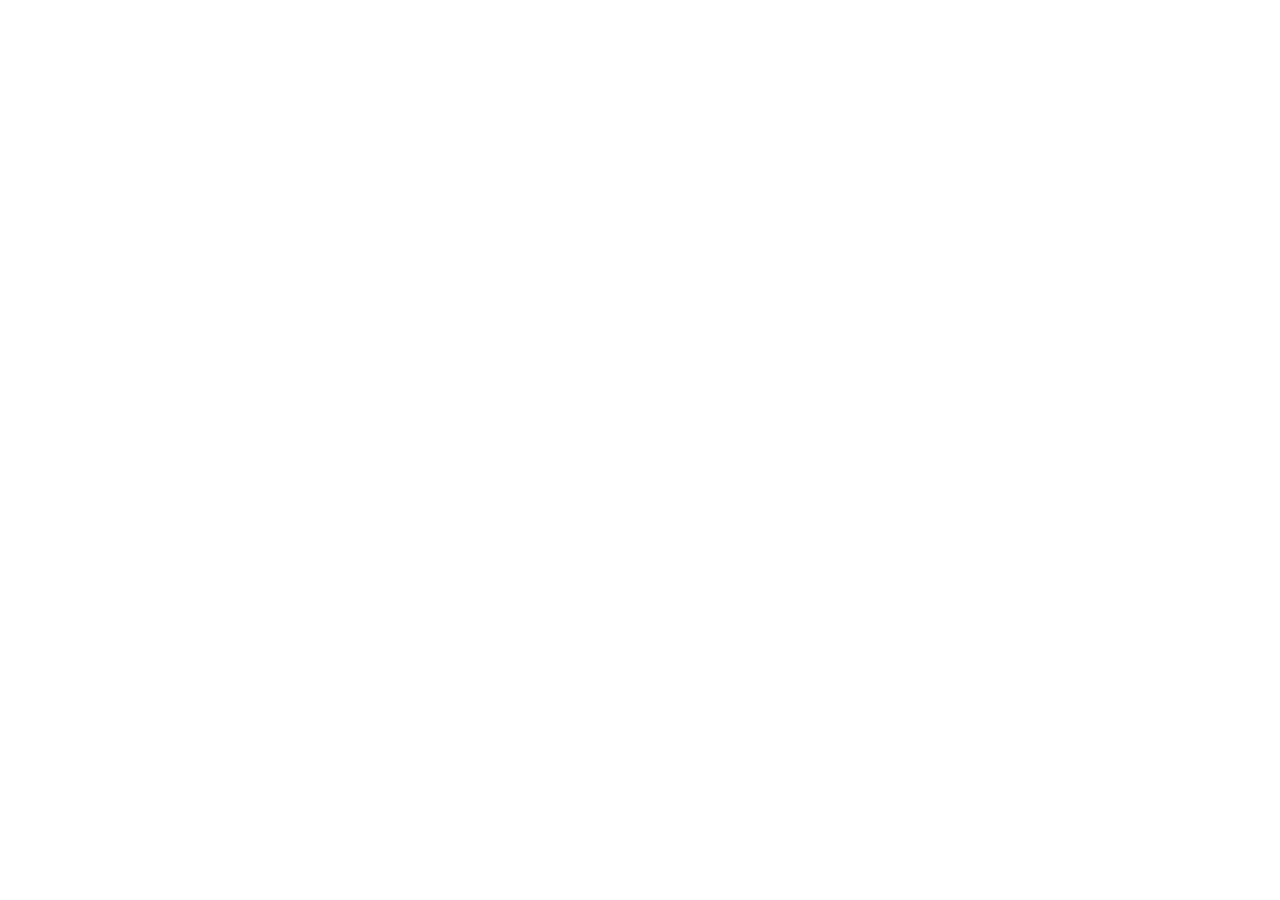
==== cloudflare-pages/destek/index.html @ 694b97cf "feat: initial commit for gnn-rustdesk-apiserver" ====
<!DOCTYPE html>
<html lang="tr">
<head>
  <meta charset="UTF-8">
  <meta name="viewport" content="width=device-width, initial-scale=1.0">
  <title>GNN Hızlı Destek | GNNQS Uzaktan Bağlantı</title>
  <meta name="description" content="GNN Hızlı Destek (QuickSupport) aracı ile teknik ekibimiz bilgisayarınıza güvenli ve hızlı şekilde uzaktan bağlanabilir.">
  <link rel="preconnect" href="https://fonts.googleapis.com">
  <link rel="preconnect" href="https://fonts.gstatic.com" crossorigin>
  <link href="https://fonts.googleapis.com/css2?family=Plus+Jakarta+Sans:wght@400;500;600;700;800&family=JetBrains+Mono:wght@500;600;700&display=swap" rel="stylesheet">
  <link rel="icon" type="image/svg+xml" href="data:image/svg+xml,<svg xmlns='http://www.w3.org/2000/svg' viewBox='0 0 24 24' fill='none' stroke='%232563eb' stroke-width='2' stroke-linecap='round' stroke-linejoin='round'><path d='M12 22s8-4 8-10V5l-8-3-8 3v7c0 6 8 10 8 10z'/></svg>">

  <style>
    /* ==========================================
       GNN QuickSupport - Self-Contained Styles
       ========================================== */
    :root {
      --bg-primary: #0a0f1d;
      --bg-secondary: #111827;
      --bg-card: rgba(17, 24, 39, 0.75);
      --bg-card-border: rgba(255, 255, 255, 0.08);
      --bg-card-hover: rgba(30, 41, 59, 0.85);

      --accent-blue: #2563eb;
      --accent-blue-hover: #1d4ed8;
      --accent-cyan: #06b6d4;
      --accent-emerald: #10b981;
      --accent-warning: #f59e0b;

      --text-main: #f8fafc;
      --text-muted: #94a3b8;
      --text-dim: #64748b;

      --font-sans: 'Plus Jakarta Sans', system-ui, -apple-system, BlinkMacSystemFont, 'Segoe UI', Roboto, sans-serif;
      --font-mono: 'JetBrains Mono', monospace;

      --radius-sm: 8px;
      --radius-md: 14px;
      --radius-lg: 20px;
      --radius-full: 9999px;

      --shadow-sm: 0 2px 8px rgba(0, 0, 0, 0.2);
      --shadow-lg: 0 12px 36px -8px rgba(0, 0, 0, 0.5), 0 0 40px -10px rgba(37, 99, 235, 0.25);
      --shadow-glow: 0 0 30px rgba(37, 99, 235, 0.4);
    }

    *, *::before, *::after {
      box-sizing: border-box;
      margin: 0;
      padding: 0;
    }

    body {
      font-family: var(--font-sans);
      background-color: var(--bg-primary);
      color: var(--text-main);
      min-height: 100vh;
      display: flex;
      justify-content: center;
      align-items: center;
      line-height: 1.5;
      overflow-x: hidden;
      position: relative;
      -webkit-font-smoothing: antialiased;
    }

    /* Arka Plan Glow Işıkları */
    .bg-glow {
      position: fixed;
      border-radius: 50%;
      filter: blur(140px);
      z-index: 0;
      pointer-events: none;
      opacity: 0.45;
    }

    .bg-glow-blue {
      width: 550px;
      height: 550px;
      background: radial-gradient(circle, var(--accent-blue) 0%, transparent 70%);
      top: -120px;
      left: 50%;
      transform: translateX(-50%);
    }

    .bg-glow-cyan {
      width: 450px;
      height: 450px;
      background: radial-gradient(circle, var(--accent-cyan) 0%, transparent 70%);
      bottom: -150px;
      right: -50px;
    }

    .bg-grid {
      position: fixed;
      inset: 0;
      background-image: linear-gradient(rgba(255, 255, 255, 0.03) 1px, transparent 1px),
                        linear-gradient(90deg, rgba(255, 255, 255, 0.03) 1px, transparent 1px);
      background-size: 40px 40px;
      z-index: 0;
      pointer-events: none;
      mask-image: radial-gradient(circle at center, black 40%, transparent 85%);
      -webkit-mask-image: radial-gradient(circle at center, black 40%, transparent 85%);
    }

    /* Ana Kapsayıcı */
    .app-wrapper {
      position: relative;
      z-index: 1;
      width: 100%;
      max-width: 960px;
      margin: 0 auto;
      padding: 2.5rem 1.5rem;
      display: flex;
      flex-direction: column;
      gap: 2.2rem;
    }

    /* Header */
    .header {
      display: flex;
      align-items: center;
      justify-content: space-between;
      width: 100%;
    }

    .btn-console {
      display: inline-flex;
      align-items: center;
      gap: 0.45rem;
      padding: 0.45rem 0.95rem;
      border-radius: var(--radius-sm);
      background: rgba(255, 255, 255, 0.05);
      border: 1px solid var(--bg-card-border);
      color: var(--text-muted);
      font-size: 0.82rem;
      font-weight: 600;
      text-decoration: none;
      transition: all 0.2s ease;
    }

    .btn-console:hover {
      background: rgba(37, 99, 235, 0.15);
      border-color: rgba(37, 99, 235, 0.4);
      color: #fff;
    }
      display: flex;
      align-items: center;
      justify-content: center;
      padding-bottom: 0.5rem;
    }

    .logo-area {
      display: flex;
      align-items: center;
      gap: 0.85rem;
    }

    .logo-badge {
      width: 46px;
      height: 46px;
      border-radius: var(--radius-md);
      background: linear-gradient(135deg, var(--accent-blue), var(--accent-cyan));
      display: flex;
      align-items: center;
      justify-content: center;
      box-shadow: 0 4px 14px rgba(37, 99, 235, 0.35);
      color: #fff;
    }

    .icon-brand {
      width: 26px;
      height: 26px;
      max-width: 26px;
      max-height: 26px;
    }

    .brand-title {
      display: block;
      font-size: 1.3rem;
      font-weight: 800;
      letter-spacing: -0.02em;
      color: #fff;
    }

    .brand-title .highlight {
      background: linear-gradient(90deg, #60a5fa, #38bdf8);
      -webkit-background-clip: text;
      -webkit-text-fill-color: transparent;
    }

    .brand-subtitle {
      display: block;
      font-size: 0.82rem;
      font-weight: 500;
      color: var(--text-muted);
    }

    /* Hero / İndirme Kartı */
    .download-card {
      background: var(--bg-card);
      backdrop-filter: blur(16px);
      -webkit-backdrop-filter: blur(16px);
      border: 1px solid var(--bg-card-border);
      border-radius: var(--radius-lg);
      padding: 2.75rem 2rem;
      text-align: center;
      box-shadow: var(--shadow-lg);
      display: flex;
      flex-direction: column;
      align-items: center;
      gap: 1.5rem;
      position: relative;
      overflow: hidden;
    }

    .download-card::before {
      content: '';
      position: absolute;
      top: 0;
      left: 0;
      right: 0;
      height: 2px;
      background: linear-gradient(90deg, transparent, var(--accent-cyan), var(--accent-blue), transparent);
    }

    .download-header {
      display: flex;
      flex-direction: column;
      align-items: center;
      justify-content: center;
      text-align: center;
      width: 100%;
    }

    .download-icon-box {
      position: relative;
      width: 76px;
      height: 76px;
      margin: 0 auto 0.85rem auto;
      border-radius: 50%;
      background: linear-gradient(135deg, rgba(37, 99, 235, 0.2), rgba(6, 182, 212, 0.15));
      border: 1px solid rgba(37, 99, 235, 0.35);
      display: flex;
      align-items: center;
      justify-content: center;
      color: #38bdf8;
    }

    .icon-download {
      width: 36px;
      height: 36px;
      max-width: 36px;
      max-height: 36px;
    }

    .download-ring {
      position: absolute;
      inset: -6px;
      border-radius: 50%;
      border: 2px dashed rgba(56, 189, 248, 0.4);
      animation: rotate-ring 12s linear infinite;
    }

    @keyframes rotate-ring {
      from { transform: rotate(0deg); }
      to { transform: rotate(360deg); }
    }

    .pulse-animation {
      animation: bounce-icon 2s infinite ease-in-out;
    }

    @keyframes bounce-icon {
      0%, 100% { transform: translateY(0); }
      50% { transform: translateY(-4px); }
    }

    .hero-title {
      font-size: 1.95rem;
      font-weight: 800;
      letter-spacing: -0.025em;
      color: #ffffff;
      margin-bottom: 0.4rem;
    }

    .hero-desc {
      font-size: 1.05rem;
      color: var(--text-muted);
      max-width: 540px;
    }

    .hero-desc strong {
      color: #38bdf8;
      font-family: var(--font-mono);
      font-size: 1.15rem;
    }

    /* İlerleme Çubuğu */
    .progress-container {
      width: 100%;
      max-width: 440px;
      height: 6px;
      background: rgba(255, 255, 255, 0.08);
      border-radius: var(--radius-full);
      overflow: hidden;
      position: relative;
    }

    .progress-bar {
      height: 100%;
      width: 0%;
      background: linear-gradient(90deg, var(--accent-blue), var(--accent-cyan));
      border-radius: var(--radius-full);
      transition: width 0.1s linear;
      box-shadow: 0 0 12px rgba(6, 182, 212, 0.5);
    }

    /* Buton ve Bilgiler */
    .action-zone {
      display: flex;
      flex-direction: column;
      align-items: center;
      gap: 1.1rem;
      margin-top: 0.5rem;
      width: 100%;
    }

    .btn {
      display: inline-flex;
      align-items: center;
      justify-content: center;
      gap: 0.65rem;
      font-family: var(--font-sans);
      font-size: 0.98rem;
      font-weight: 600;
      padding: 0.85rem 1.85rem;
      border-radius: var(--radius-md);
      text-decoration: none;
      transition: all 0.25s ease;
      cursor: pointer;
    }

    .btn-primary {
      background: linear-gradient(135deg, var(--accent-blue), #1e40af);
      color: #fff;
      border: 1px solid rgba(255, 255, 255, 0.15);
      box-shadow: 0 4px 18px rgba(37, 99, 235, 0.35);
    }

    .btn-primary:hover {
      background: linear-gradient(135deg, #1d4ed8, #172554);
      transform: translateY(-2px);
      box-shadow: var(--shadow-glow);
    }

    .btn-icon {
      width: 20px;
      height: 20px;
      max-width: 20px;
      max-height: 20px;
    }

    .file-meta {
      display: flex;
      flex-wrap: wrap;
      align-items: center;
      justify-content: center;
      gap: 0.65rem;
      font-size: 0.82rem;
      color: var(--text-dim);
    }

    .meta-item {
      display: inline-flex;
      align-items: center;
      gap: 0.35rem;
    }

    .meta-icon {
      width: 14px;
      height: 14px;
      max-width: 14px;
      max-height: 14px;
      color: var(--text-muted);
    }

    .meta-dot {
      color: var(--bg-card-border);
    }

    /* ==========================================
       Nasıl Bağlantı Sağlanır? - Gelişmiş Kartlar
       ========================================== */
    .instructions-section {
      display: flex;
      flex-direction: column;
      gap: 1.5rem;
      margin-top: 2.25rem;
    }

    .instructions-header {
      text-align: center;
    }

    .section-title {
      font-size: 1.45rem;
      font-weight: 800;
      color: #fff;
      letter-spacing: -0.02em;
    }

    .section-subtitle {
      font-size: 0.95rem;
      color: var(--text-muted);
      margin-top: 0.25rem;
    }

    .steps-grid {
      display: grid;
      grid-template-columns: repeat(3, 1fr);
      gap: 1.25rem;
    }

    .step-card {
      position: relative;
      background: var(--bg-card);
      backdrop-filter: blur(12px);
      -webkit-backdrop-filter: blur(12px);
      border: 1px solid var(--bg-card-border);
      border-radius: var(--radius-lg);
      padding: 1.65rem 1.4rem;
      display: flex;
      flex-direction: column;
      justify-content: space-between;
      gap: 1.15rem;
      transition: all 0.25s ease;
    }

    .step-card:hover {
      background: var(--bg-card-hover);
      border-color: rgba(37, 99, 235, 0.4);
      transform: translateY(-4px);
      box-shadow: 0 10px 28px rgba(0, 0, 0, 0.35);
    }

    .step-top {
      display: flex;
      align-items: center;
      justify-content: space-between;
    }

    .step-pill {
      font-size: 0.72rem;
      font-weight: 800;
      letter-spacing: 0.06em;
      padding: 0.28rem 0.65rem;
      border-radius: var(--radius-full);
      background: rgba(37, 99, 235, 0.15);
      color: #60a5fa;
      border: 1px solid rgba(37, 99, 235, 0.3);
    }

    .step-pill-highlight {
      background: linear-gradient(135deg, var(--accent-blue), var(--accent-cyan));
      color: #fff;
      border: none;
      box-shadow: 0 2px 10px rgba(6, 182, 212, 0.4);
    }

    .step-icon-wrap {
      width: 38px;
      height: 38px;
      border-radius: var(--radius-sm);
      background: rgba(255, 255, 255, 0.05);
      color: #94a3b8;
      display: flex;
      align-items: center;
      justify-content: center;
    }

    .step-icon-wrap svg {
      width: 20px;
      height: 20px;
      max-width: 20px;
      max-height: 20px;
    }

    .step-icon-highlight {
      background: rgba(6, 182, 212, 0.15);
      color: #38bdf8;
    }

    .step-content {
      display: flex;
      flex-direction: column;
      gap: 0.45rem;
    }

    .step-title {
      font-size: 1.1rem;
      font-weight: 700;
      color: #fff;
      letter-spacing: -0.01em;
    }

    .step-desc {
      font-size: 0.88rem;
      color: var(--text-muted);
      line-height: 1.5;
    }

    .step-desc strong {
      color: #f1f5f9;
    }

    /* Adım 1 Görseli (Dosya Rozeti) */
    .step-visual {
      display: flex;
      align-items: center;
      gap: 0.65rem;
      background: rgba(0, 0, 0, 0.28);
      border: 1px solid rgba(255, 255, 255, 0.06);
      padding: 0.75rem 0.95rem;
      border-radius: var(--radius-sm);
    }

    .visual-badge-file, .visual-badge-exe {
      display: inline-flex;
      align-items: center;
      gap: 0.45rem;
      background: rgba(37, 99, 235, 0.18);
      border: 1px solid rgba(37, 99, 235, 0.35);
      color: #93c5fd;
      padding: 0.3rem 0.6rem;
      border-radius: 6px;
      font-size: 0.8rem;
      font-weight: 700;
      font-family: var(--font-mono);
    }

    .visual-badge-file svg, .visual-badge-exe svg {
      width: 18px;
      height: 18px;
      max-width: 18px;
      max-height: 18px;
    }

    .visual-arrow {
      color: #64748b;
      font-size: 0.85rem;
    }

    .visual-hint {
      font-size: 0.8rem;
      font-weight: 600;
      color: #cbd5e1;
    }

    .visual-click-tag {
      font-size: 0.78rem;
      font-weight: 600;
      color: #38bdf8;
      margin-left: auto;
    }

    /* Adım 3 - RustDesk Penceresi Temsili (Mockup) */
    .step-highlight {
      border-color: rgba(6, 182, 212, 0.4);
      background: linear-gradient(180deg, rgba(37, 99, 235, 0.12) 0%, var(--bg-card) 100%);
      box-shadow: 0 0 25px rgba(37, 99, 235, 0.15);
    }

    .mockup-window {
      background: #0f172a;
      border: 1px solid rgba(56, 189, 248, 0.25);
      border-radius: var(--radius-sm);
      overflow: hidden;
      box-shadow: 0 4px 14px rgba(0, 0, 0, 0.4);
    }

    .mockup-header {
      background: #1e293b;
      padding: 0.45rem 0.75rem;
      display: flex;
      align-items: center;
      gap: 0.65rem;
      border-bottom: 1px solid rgba(255, 255, 255, 0.05);
    }

    .mock-dots {
      display: flex;
      align-items: center;
      gap: 4px;
    }

    .mock-dot {
      width: 8px;
      height: 8px;
      border-radius: 50%;
    }

    .mock-dot.red { background: #ef4444; }
    .mock-dot.yellow { background: #f59e0b; }
    .mock-dot.green { background: #10b981; }

    .mock-title {
      font-size: 0.72rem;
      font-weight: 600;
      color: #94a3b8;
    }

    .mockup-body {
      padding: 0.75rem 0.85rem;
      display: flex;
      flex-direction: column;
      gap: 0.5rem;
    }

    .mock-row {
      display: flex;
      align-items: center;
      justify-content: space-between;
      gap: 0.5rem;
    }

    .mock-label {
      font-size: 0.78rem;
      color: #94a3b8;
      font-weight: 500;
    }

    .mock-val {
      font-family: var(--font-mono);
      font-size: 0.82rem;
      font-weight: 700;
      color: #38bdf8;
      background: rgba(56, 189, 248, 0.1);
      padding: 0.15rem 0.45rem;
      border-radius: 4px;
      border: 1px solid rgba(56, 189, 248, 0.25);
      letter-spacing: 0.04em;
    }

    /* Footer */
    .site-footer {
      text-align: center;
      display: flex;
      flex-direction: column;
      align-items: center;
      gap: 0.65rem;
      padding-top: 1rem;
    }

    .footer-note {
      font-size: 0.82rem;
      color: var(--text-dim);
      max-width: 640px;
      line-height: 1.45;
    }

    .copyright {
      font-size: 0.78rem;
      color: var(--text-dim);
    }

    /* Responsive */
    @media (max-width: 768px) {
      .app-wrapper {
        padding: 1.5rem 1rem;
        gap: 1.75rem;
      }

      .download-card {
        padding: 2rem 1.25rem;
      }

      .hero-title {
        font-size: 1.5rem;
      }

      .steps-grid {
        grid-template-columns: 1fr;
      }
    }
  </style>
</head>
<body>
  <!-- Arka Plan Efektleri -->
  <div class="bg-glow bg-glow-blue"></div>
  <div class="bg-glow bg-glow-cyan"></div>
  <div class="bg-grid"></div>

  <!-- Ana Kapsayıcı -->
  <div class="app-wrapper">
    <!-- Üst Başlık (Header) -->
    <header class="header">
      <div class="logo-area">
        <div class="logo-badge">
          <svg class="icon-brand" width="26" height="26" viewBox="0 0 24 24" fill="none" stroke="currentColor" stroke-width="2.2" stroke-linecap="round" stroke-linejoin="round">
            <path d="M12 22s8-4 8-10V5l-8-3-8 3v7c0 6 8 10 8 10z"/>
            <path d="m9 12 2 2 4-4"/>
          </svg>
        </div>
        <div class="brand-text">
          <span class="brand-title">GNN <span class="highlight">DESTEK</span></span>
          <span class="brand-subtitle">Hızlı Uzaktan Yardım</span>
        </div>
      </div>
      <div class="header-nav">
        <a href="/console" class="btn-console" title="Yönetici Girişi">
          <svg width="15" height="15" viewBox="0 0 24 24" fill="currentColor"><path d="M12 2C6.48 2 2 6.48 2 12s4.48 10 10 10 10-4.48 10-10S17.52 2 12 2zm1 17.93c-3.95-.49-7-3.85-7-7.93 0-.62.08-1.21.21-1.79L9 15v1c0 1.1.9 2 2 2v1.93zm6.9-2.54c-.26-.81-1-1.39-1.9-1.39h-1v-3c0-.55-.45-1-1-1H8v-2h2c.55 0 1-.45 1-1V7h2c1.1 0 2-.9 2-2v-.41c2.93 1.19 5 4.06 5 7.41 0 2.08-.8 3.97-2.1 5.39z"/></svg>
          <span>Yönetici Konsolu</span>
        </a>
      </div>
    </header>

    <!-- İndirme Alanı (Hero) -->
    <main class="main-content">
      <section class="download-card">
        <div class="download-header">
          <div class="download-icon-box" id="downloadIconBox">
            <svg class="icon-download pulse-animation" width="36" height="36" viewBox="0 0 24 24" fill="none" stroke="currentColor" stroke-width="2" stroke-linecap="round" stroke-linejoin="round">
              <path d="M21 15v4a2 2 0 0 1-2 2H5a2 2 0 0 1-2-2v-4"/>
              <polyline points="7 10 12 15 17 10"/>
              <line x1="12" y1="15" x2="12" y2="3"/>
            </svg>
            <div class="download-ring"></div>
          </div>

          <h1 class="hero-title">GNN QuickSupport İndiriliyor...</h1>
          <p class="hero-desc" id="statusMessage">
            İndirme işleminiz <strong id="countdownNumber">2</strong> saniye içerisinde otomatik olarak başlayacaktır.
          </p>
        </div>

        <!-- İlerleme Çubuğu -->
        <div class="progress-container">
          <div class="progress-bar" id="progressBar"></div>
        </div>

        <!-- İndirme Butonu & Bilgiler -->
        <div class="action-zone">
          <a href="#" id="manualDownloadBtn" class="btn btn-primary" download>
            <svg class="btn-icon" width="20" height="20" viewBox="0 0 24 24" fill="none" stroke="currentColor" stroke-width="2" stroke-linecap="round" stroke-linejoin="round">
              <path d="M21 15v4a2 2 0 0 1-2 2H5a2 2 0 0 1-2-2v-4"/>
              <polyline points="7 10 12 15 17 10"/>
              <line x1="12" y1="15" x2="12" y2="3"/>
            </svg>
            <span>İndirme Başlamadıysa Tıklayın (GNNQS.exe)</span>
          </a>

          <div class="file-meta">
            <span class="meta-item">
              <svg class="meta-icon" width="14" height="14" viewBox="0 0 24 24" fill="none" stroke="currentColor" stroke-width="2">
                <rect x="2" y="3" width="20" height="14" rx="2" ry="2"/>
                <line x1="8" y1="21" x2="16" y2="21"/>
                <line x1="12" y1="17" x2="12" y2="21"/>
              </svg>
              Windows 10 / 11 Uyumlu
            </span>
            <span class="meta-dot">•</span>
            <span class="meta-item">
              <svg class="meta-icon" width="14" height="14" viewBox="0 0 24 24" fill="none" stroke="currentColor" stroke-width="2">
                <path d="M12 22s8-4 8-10V5l-8-3-8 3v7c0 6 8 10 8 10z"/>
              </svg>
              256-bit Güvenli Bağlantı
            </span>
            <span class="meta-dot">•</span>
            <span class="meta-item">Kurulum Gerektirmez</span>
          </div>
        </div>
      </section>

      <!-- Nasıl Bağlantı Sağlanır? (Görsel ve Kolay Anlaşılır 3 Adım) -->
      <section class="instructions-section">
        <div class="instructions-header">
          <h2 class="section-title">Nasıl Bağlantı Sağlanır?</h2>
          <p class="section-subtitle">Aşağıdaki 3 basit adımı takip ederek hemen destek alabilirsiniz:</p>
        </div>

        <div class="steps-grid">
          <!-- 1. ADIM -->
          <div class="step-card">
            <div class="step-top">
              <span class="step-pill">1. ADIM</span>
              <div class="step-icon-wrap">
                <svg width="20" height="20" viewBox="0 0 24 24" fill="none" stroke="currentColor" stroke-width="2" stroke-linecap="round" stroke-linejoin="round">
                  <path d="M21 15v4a2 2 0 0 1-2 2H5a2 2 0 0 1-2-2v-4"/>
                  <polyline points="7 10 12 15 17 10"/>
                  <line x1="12" y1="15" x2="12" y2="3"/>
                </svg>
              </div>
            </div>

            <div class="step-content">
              <h3 class="step-title">İndirilen Dosyayı Açın</h3>
              <p class="step-desc">
                İndirme tamamlandığında tarayıcınızın sağ üst köşesindeki <strong>İndirilenler</strong> listesinden veya klasörünüzden <strong>GNNQS.exe</strong> dosyasını açın.
              </p>
            </div>

            <!-- Mini Görsel Kart 1 -->
            <div class="step-visual">
              <div class="visual-badge-file">
                <svg width="18" height="18" viewBox="0 0 24 24" fill="none" stroke="currentColor" stroke-width="2">
                  <path d="M21 16V8a2 2 0 0 0-1-1.73l-7-4a2 2 0 0 0-2 0l-7 4A2 2 0 0 0 3 8v8a2 2 0 0 0 1 1.73l7 4a2 2 0 0 0 2 0l7-4A2 2 0 0 0 21 16z"/>
                </svg>
                <span>GNNQS.exe</span>
              </div>
              <span class="visual-arrow">➔</span>
              <span class="visual-hint">Arşivi Aç</span>
            </div>
          </div>

          <!-- 2. ADIM -->
          <div class="step-card">
            <div class="step-top">
              <span class="step-pill">2. ADIM</span>
              <div class="step-icon-wrap">
                <svg width="20" height="20" viewBox="0 0 24 24" fill="none" stroke="currentColor" stroke-width="2" stroke-linecap="round" stroke-linejoin="round">
                  <polygon points="5 3 19 12 5 21 5 3"/>
                </svg>
              </div>
            </div>

            <div class="step-content">
              <h3 class="step-title">GNNQS.exe'yi Çalıştırın</h3>
              <p class="step-desc">
                Arşiv içerisindeki <strong>GNNQS.exe</strong> uygulamasına çift tıklayın. Kurulum yapmanıza gerek yoktur, doğrudan ekrana gelir.
              </p>
            </div>

            <!-- Mini Görsel Kart 2 -->
            <div class="step-visual">
              <div class="visual-badge-exe">
                <svg width="18" height="18" viewBox="0 0 24 24" fill="none" stroke="currentColor" stroke-width="2">
                  <rect x="3" y="3" width="18" height="18" rx="2" ry="2"/>
                  <line x1="9" y1="9" x2="15" y2="15"/>
                  <line x1="15" y1="9" x2="9" y2="15"/>
                </svg>
                <span>GNNQS.exe</span>
              </div>
              <span class="visual-click-tag">Çift Tıklayın 🖱️</span>
            </div>
          </div>

          <!-- 3. ADIM (Öne Çıkan) -->
          <div class="step-card step-highlight">
            <div class="step-top">
              <span class="step-pill step-pill-highlight">3. ADIM</span>
              <div class="step-icon-wrap step-icon-highlight">
                <svg width="20" height="20" viewBox="0 0 24 24" fill="none" stroke="currentColor" stroke-width="2" stroke-linecap="round" stroke-linejoin="round">
                  <path d="M16 21v-2a4 4 0 0 0-4-4H6a4 4 0 0 0-4 4v2"/>
                  <circle cx="9" cy="7" r="4"/>
                  <path d="m19 8 2 2 4-4"/>
                </svg>
              </div>
            </div>

            <div class="step-content">
              <h3 class="step-title">ID ve Şifreyi Bize İletin</h3>
              <p class="step-desc">
                Açılan program penceresinde beliren <strong>Kimlik (ID)</strong> ve <strong>Tek Seferlik Şifre</strong>yi destek uzmanımıza bildirin.
              </p>
            </div>

            <!-- Mini RustDesk Penceresi Temsili (Mockup) -->
            <div class="mockup-window">
              <div class="mockup-header">
                <div class="mock-dots">
                  <span class="mock-dot red"></span>
                  <span class="mock-dot yellow"></span>
                  <span class="mock-dot green"></span>
                </div>
                <span class="mock-title">GNN QuickSupport</span>
              </div>
              <div class="mockup-body">
                <div class="mock-row">
                  <span class="mock-label">Kimlik (ID):</span>
                  <span class="mock-val">849 203 175</span>
                </div>
                <div class="mock-row">
                  <span class="mock-label">Şifre:</span>
                  <span class="mock-val">x9K2pQ</span>
                </div>
              </div>
            </div>
          </div>
        </div>
      </section>

      <!-- Alt Bilgi / Güvenlik Bildirimi -->
      <footer class="site-footer">
        <div class="footer-note">
          <span>GNN Uzaktan Destek oturumları 256-bit TLS şifrelemesi ile korunur. Siz kimlik ve şifrenizi paylaşmadıkça bilgisayarınıza hiç kimse erişemez.</span>
        </div>
        <div style="display: flex; gap: 0.85rem; align-items: center; justify-content: center; flex-wrap: wrap;">
        <p class="copyright">© <span id="currentYear"></span> GNN Destek Servisi. Tüm hakları saklıdır.</p>
        <span style="color: var(--text-dim);">&bull;</span>
        <a href="/console" style="color: var(--text-muted); font-size: 0.78rem; text-decoration: none;">GnnDesk Console</a>
      </div>
      </footer>
    </main>
  </div>

  <script>
    /**
     * GNN QuickSupport (GNNQS) - Otomatik İndirme ve Yönetim Betiği
     */
    const CONFIG = {
      // Cloudflare R2 doğrudan indirme bağlantınız:
      downloadUrl: 'https://dl.gnn.tr/GNNQS.exe',
      fileName: 'GNNQS.exe',
      delayMs: 2000,
    };

    const countdownNumberEl = document.getElementById('countdownNumber');
    const progressBarEl = document.getElementById('progressBar');
    const statusMessageEl = document.getElementById('statusMessage');
    const manualDownloadBtn = document.getElementById('manualDownloadBtn');
    const downloadIconBox = document.getElementById('downloadIconBox');
    const currentYearEl = document.getElementById('currentYear');

    if (currentYearEl) {
      currentYearEl.textContent = new Date().getFullYear();
    }

    if (manualDownloadBtn) {
      manualDownloadBtn.href = CONFIG.downloadUrl;
      manualDownloadBtn.setAttribute('download', CONFIG.fileName);
    }

    let hasDownloaded = false;

    function triggerDownload() {
      if (hasDownloaded) return;
      hasDownloaded = true;

      const downloadLink = document.createElement('a');
      downloadLink.href = CONFIG.downloadUrl;
      downloadLink.setAttribute('download', CONFIG.fileName);
      downloadLink.style.display = 'none';
      document.body.appendChild(downloadLink);
      downloadLink.click();
      document.body.removeChild(downloadLink);

      if (statusMessageEl) {
        statusMessageEl.innerHTML = '<span style="color: #10b981; font-weight: 600;">✓ İndirme başarıyla başlatıldı!</span> Dosyanız indirilenler klasörüne kaydediliyor.';
      }

      if (downloadIconBox) {
        downloadIconBox.style.borderColor = 'rgba(16, 185, 129, 0.6)';
        downloadIconBox.style.color = '#34d399';
        downloadIconBox.innerHTML = `
          <svg viewBox="0 0 24 24" width="36" height="36" fill="none" stroke="currentColor" stroke-width="2.5" stroke-linecap="round" stroke-linejoin="round">
            <path d="M20 6 9 17l-5-5"/>
          </svg>
        `;
      }
    }

    const startTime = Date.now();
    const totalDuration = CONFIG.delayMs;

    const urlParams = new URLSearchParams(window.location.search);
    if (urlParams.get('direct') === '1' || urlParams.get('dl') === '1') {
      triggerDownload();
    } else {
      const timer = setInterval(() => {
        const elapsed = Date.now() - startTime;
        const progress = Math.min((elapsed / totalDuration) * 100, 100);

        if (progressBarEl) {
          progressBarEl.style.width = `${progress}%`;
        }

        const remainingSeconds = Math.max(0, Math.ceil((totalDuration - elapsed) / 1000));
        if (countdownNumberEl) {
          countdownNumberEl.textContent = remainingSeconds;
        }

        if (elapsed >= totalDuration) {
          clearInterval(timer);
          triggerDownload();
        }
      }, 50);
    }

    if (manualDownloadBtn) {
      manualDownloadBtn.addEventListener('click', () => {
        triggerDownload();
      });
    }
  </script>
</body>
</html>
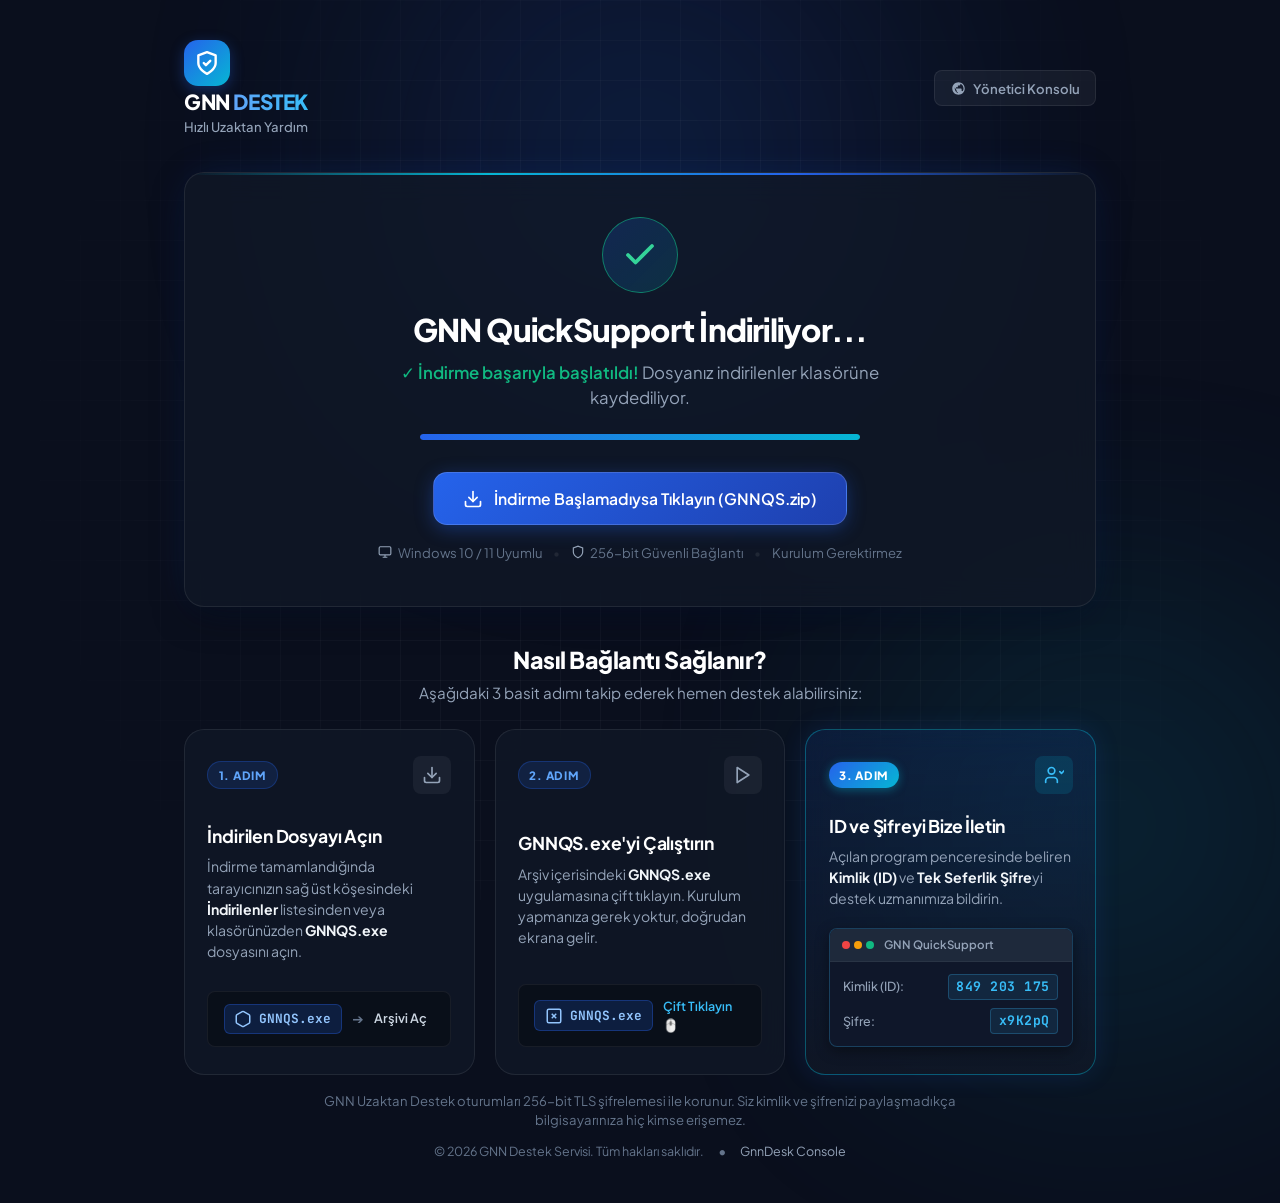
==== commit 7e95dfe5: "feat: add dynamic Cloudflare Pages functions for DOWNLOAD_URL and CONSOLE_URL" ====
--- a/cloudflare-pages/destek/index.html
+++ b/cloudflare-pages/destek/index.html
@@ -747,7 +747,7 @@
               <polyline points="7 10 12 15 17 10"/>
               <line x1="12" y1="15" x2="12" y2="3"/>
             </svg>
-            <span>İndirme Başlamadıysa Tıklayın (GNNQS.exe)</span>
+            <span>İndirme Başlamadıysa Tıklayın (GNNQS.zip)</span>
           </a>
 
           <div class="file-meta">
@@ -910,8 +910,8 @@
      */
     const CONFIG = {
       // Cloudflare R2 doğrudan indirme bağlantınız:
-      downloadUrl: 'https://dl.gnn.tr/GNNQS.exe',
-      fileName: 'GNNQS.exe',
+      downloadUrl: '/download',
+      fileName: 'GNNQS.zip',
       delayMs: 2000,
     };
 
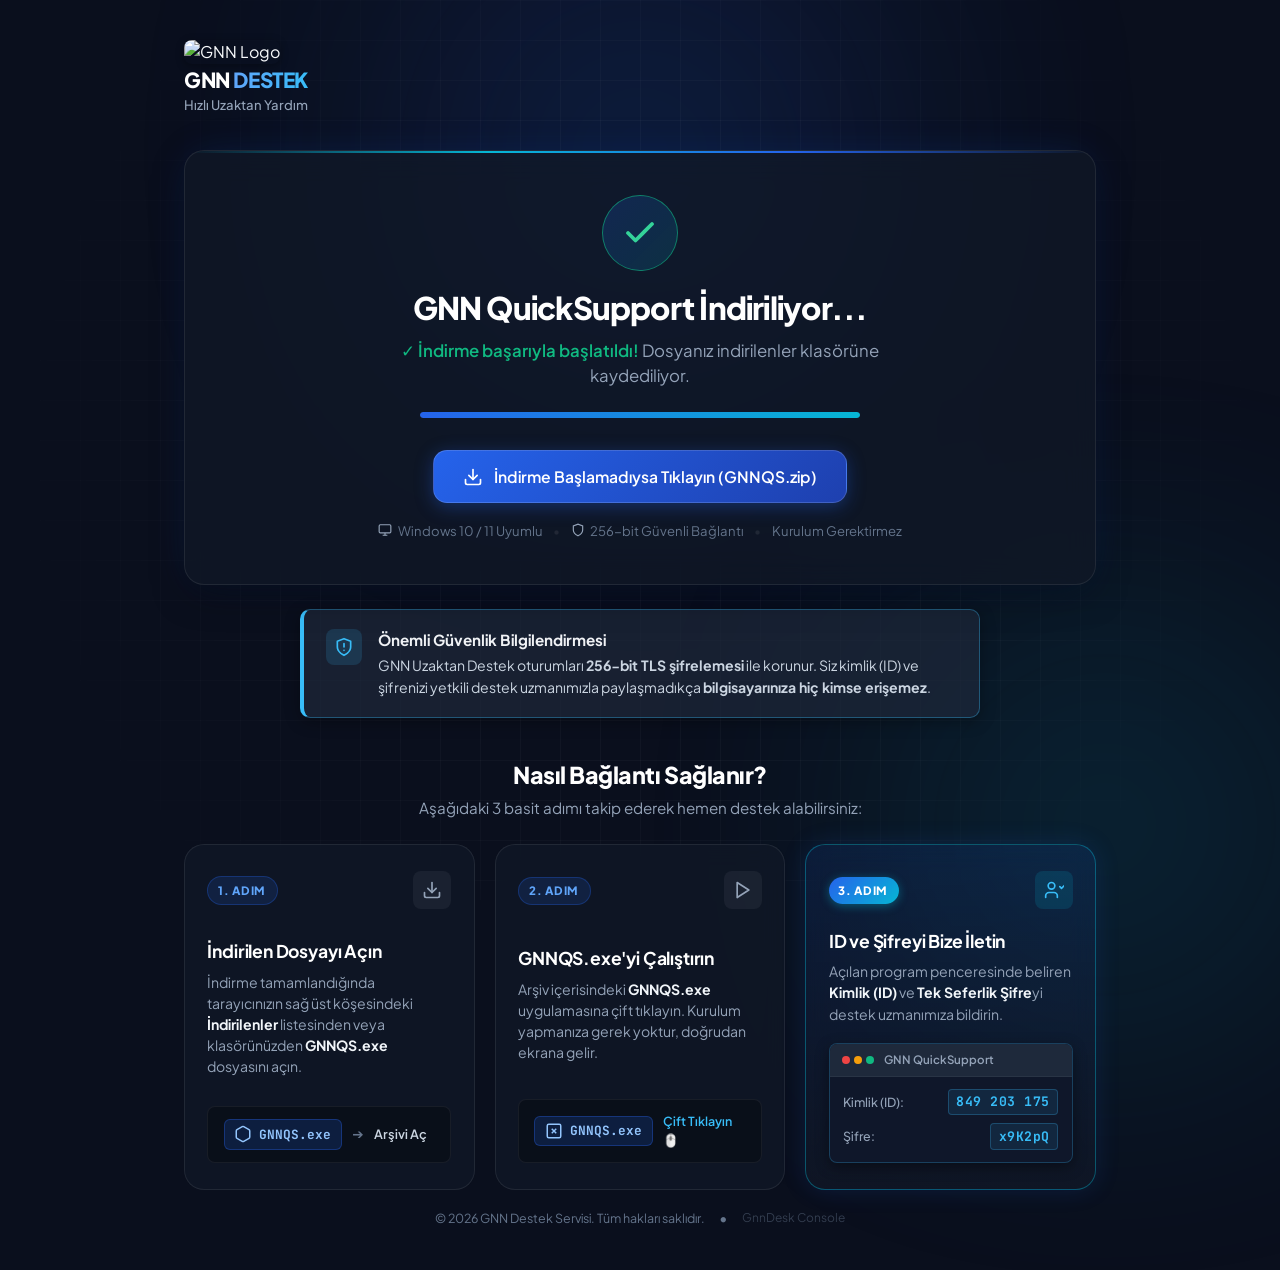
==== commit 063117e0: "feat: add security infobox, use brand logo, remove header console button" ====
--- a/cloudflare-pages/destek/index.html
+++ b/cloudflare-pages/destek/index.html
@@ -696,23 +696,13 @@
     <!-- Üst Başlık (Header) -->
     <header class="header">
       <div class="logo-area">
-        <div class="logo-badge">
-          <svg class="icon-brand" width="26" height="26" viewBox="0 0 24 24" fill="none" stroke="currentColor" stroke-width="2.2" stroke-linecap="round" stroke-linejoin="round">
-            <path d="M12 22s8-4 8-10V5l-8-3-8 3v7c0 6 8 10 8 10z"/>
-            <path d="m9 12 2 2 4-4"/>
-          </svg>
-        </div>
+        <img src="icon.png" alt="GNN Logo" style="width: 36px; height: 36px; border-radius: 8px; object-fit: contain; box-shadow: 0 2px 8px rgba(0,0,0,0.3);">
         <div class="brand-text">
           <span class="brand-title">GNN <span class="highlight">DESTEK</span></span>
           <span class="brand-subtitle">Hızlı Uzaktan Yardım</span>
         </div>
       </div>
-      <div class="header-nav">
-        <a href="/console" class="btn-console" title="Yönetici Girişi">
-          <svg width="15" height="15" viewBox="0 0 24 24" fill="currentColor"><path d="M12 2C6.48 2 2 6.48 2 12s4.48 10 10 10 10-4.48 10-10S17.52 2 12 2zm1 17.93c-3.95-.49-7-3.85-7-7.93 0-.62.08-1.21.21-1.79L9 15v1c0 1.1.9 2 2 2v1.93zm6.9-2.54c-.26-.81-1-1.39-1.9-1.39h-1v-3c0-.55-.45-1-1-1H8v-2h2c.55 0 1-.45 1-1V7h2c1.1 0 2-.9 2-2v-.41c2.93 1.19 5 4.06 5 7.41 0 2.08-.8 3.97-2.1 5.39z"/></svg>
-          <span>Yönetici Konsolu</span>
-        </a>
-      </div>
+
     </header>
 
     <!-- İndirme Alanı (Hero) -->
@@ -771,6 +761,19 @@
           </div>
         </div>
       </section>
+
+      <!-- GÜVENLİK BİLGİLENDİRME INFOBOX -->
+      <div class="security-infobox" style="max-width: 680px; margin: 1.5rem auto 2.5rem auto; background: rgba(30, 41, 59, 0.7); border: 1px solid rgba(56, 189, 248, 0.35); border-left: 4px solid #38bdf8; border-radius: 10px; padding: 1.15rem 1.4rem; display: flex; align-items: flex-start; gap: 1rem; box-shadow: 0 4px 16px rgba(0,0,0,0.3);">
+        <div style="background: rgba(56, 189, 248, 0.15); border-radius: 8px; width: 36px; height: 36px; display: flex; align-items: center; justify-content: center; flex-shrink: 0; color: #38bdf8;">
+          <svg width="20" height="20" viewBox="0 0 24 24" fill="none" stroke="currentColor" stroke-width="2" stroke-linecap="round" stroke-linejoin="round"><path d="M12 22s8-4 8-10V5l-8-3-8 3v7c0 6 8 10 8 10z"/><path d="M12 8v4"/><path d="M12 16h.01"/></svg>
+        </div>
+        <div>
+          <h4 style="font-size: 0.95rem; font-weight: 700; color: #f0f2f5; margin-bottom: 0.25rem;">Önemli Güvenlik Bilgilendirmesi</h4>
+          <p style="font-size: 0.88rem; color: #cbd5e1; line-height: 1.55; margin: 0;">
+            GNN Uzaktan Destek oturumları <strong>256-bit TLS şifrelemesi</strong> ile korunur. Siz kimlik (ID) ve şifrenizi yetkili destek uzmanımızla paylaşmadıkça <strong>bilgisayarınıza hiç kimse erişemez</strong>.
+          </p>
+        </div>
+      </div>
 
       <!-- Nasıl Bağlantı Sağlanır? (Görsel ve Kolay Anlaşılır 3 Adım) -->
       <section class="instructions-section">
@@ -892,14 +895,11 @@
 
       <!-- Alt Bilgi / Güvenlik Bildirimi -->
       <footer class="site-footer">
-        <div class="footer-note">
-          <span>GNN Uzaktan Destek oturumları 256-bit TLS şifrelemesi ile korunur. Siz kimlik ve şifrenizi paylaşmadıkça bilgisayarınıza hiç kimse erişemez.</span>
+        <div style="display: flex; gap: 0.85rem; align-items: center; justify-content: center; flex-wrap: wrap;">
+          <p class="copyright">© <span id="currentYear"></span> GNN Destek Servisi. Tüm hakları saklıdır.</p>
+          <span style="color: var(--text-dim);">&bull;</span>
+          <a href="/console" style="color: var(--text-dim); font-size: 0.75rem; text-decoration: none; opacity: 0.45; transition: opacity 0.2s;" onmouseover="this.style.opacity='0.9'" onmouseout="this.style.opacity='0.45'" title="Yönetici Konsolu">GnnDesk Console</a>
         </div>
-        <div style="display: flex; gap: 0.85rem; align-items: center; justify-content: center; flex-wrap: wrap;">
-        <p class="copyright">© <span id="currentYear"></span> GNN Destek Servisi. Tüm hakları saklıdır.</p>
-        <span style="color: var(--text-dim);">&bull;</span>
-        <a href="/console" style="color: var(--text-muted); font-size: 0.78rem; text-decoration: none;">GnnDesk Console</a>
-      </div>
       </footer>
     </main>
   </div>
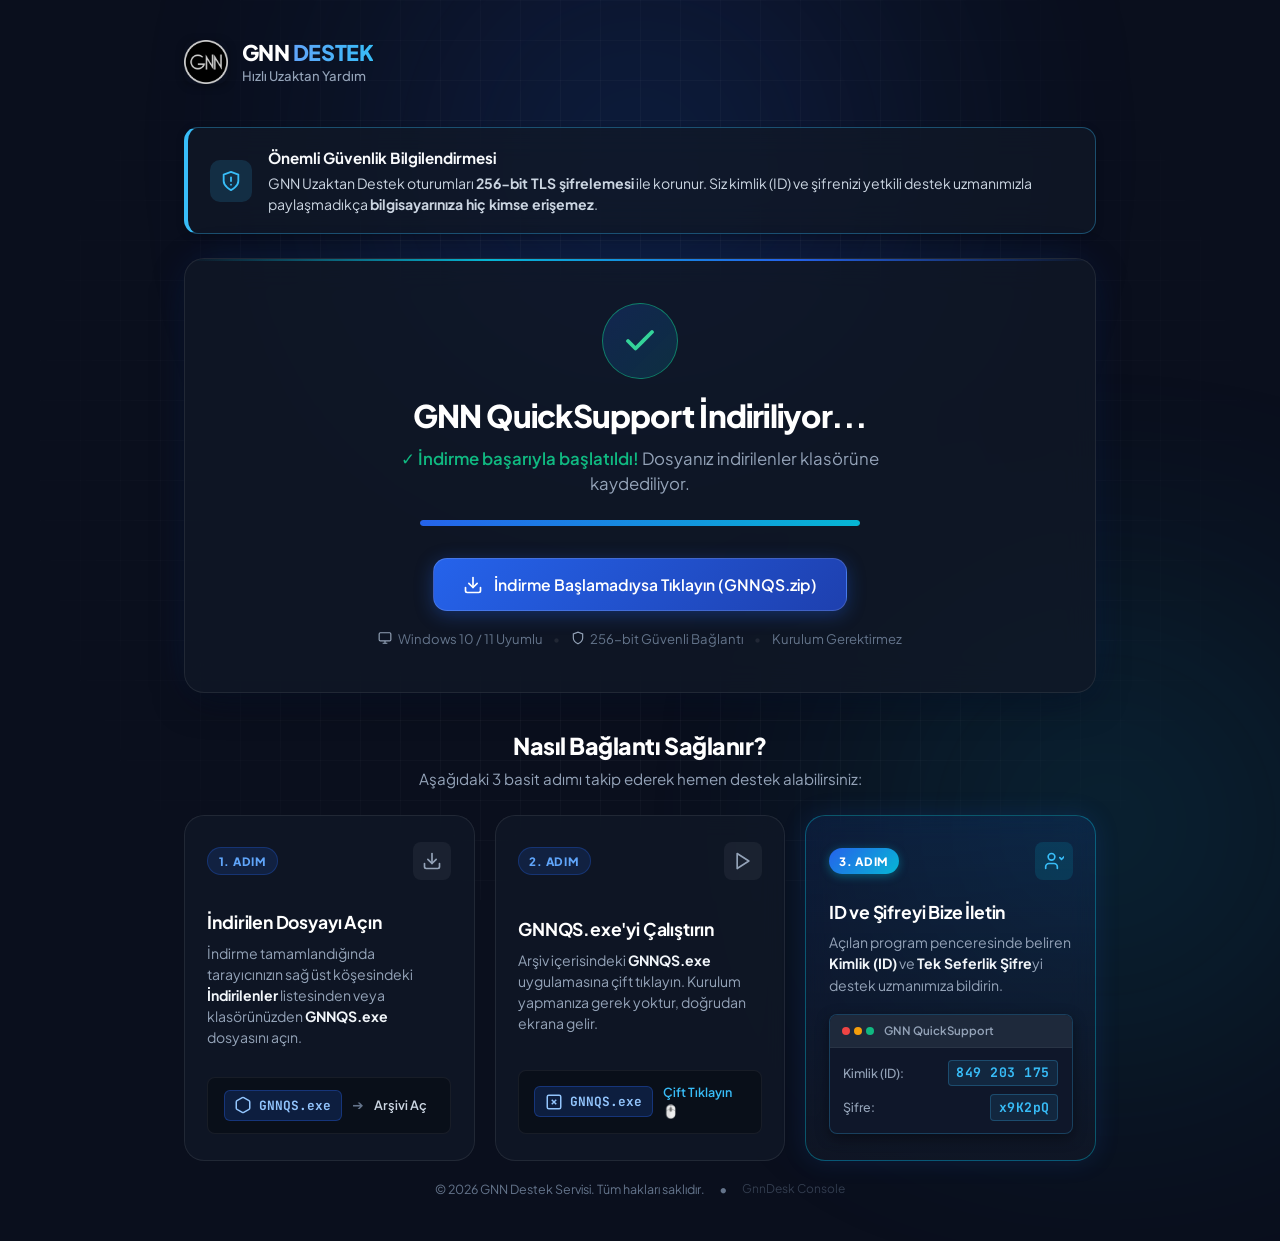
==== commit 20cef7ce: "fix: align header logo horizontally and relocate security infobox above download box" ====
--- a/cloudflare-pages/destek/index.html
+++ b/cloudflare-pages/destek/index.html
@@ -120,40 +120,17 @@
     .header {
       display: flex;
       align-items: center;
-      justify-content: space-between;
+      justify-content: flex-start;
       width: 100%;
-    }
-
-    .btn-console {
-      display: inline-flex;
-      align-items: center;
-      gap: 0.45rem;
-      padding: 0.45rem 0.95rem;
-      border-radius: var(--radius-sm);
-      background: rgba(255, 255, 255, 0.05);
-      border: 1px solid var(--bg-card-border);
-      color: var(--text-muted);
-      font-size: 0.82rem;
-      font-weight: 600;
+      padding-bottom: 0.5rem;
+    }
+
+    .logo-area {
+      display: flex !important;
+      flex-direction: row !important;
+      align-items: center !important;
+      gap: 0.85rem;
       text-decoration: none;
-      transition: all 0.2s ease;
-    }
-
-    .btn-console:hover {
-      background: rgba(37, 99, 235, 0.15);
-      border-color: rgba(37, 99, 235, 0.4);
-      color: #fff;
-    }
-      display: flex;
-      align-items: center;
-      justify-content: center;
-      padding-bottom: 0.5rem;
-    }
-
-    .logo-area {
-      display: flex;
-      align-items: center;
-      gap: 0.85rem;
     }
 
     .logo-badge {
@@ -695,18 +672,30 @@
   <div class="app-wrapper">
     <!-- Üst Başlık (Header) -->
     <header class="header">
-      <div class="logo-area">
-        <img src="icon.png" alt="GNN Logo" style="width: 36px; height: 36px; border-radius: 8px; object-fit: contain; box-shadow: 0 2px 8px rgba(0,0,0,0.3);">
-        <div class="brand-text">
-          <span class="brand-title">GNN <span class="highlight">DESTEK</span></span>
-          <span class="brand-subtitle">Hızlı Uzaktan Yardım</span>
+      <div class="logo-area" style="display: flex; flex-direction: row; align-items: center; gap: 0.85rem;">
+        <img src="/icon.png" alt="GNN Logo" style="width: 44px; height: 44px; border-radius: 10px; object-fit: contain; flex-shrink: 0; display: block; box-shadow: 0 2px 8px rgba(0,0,0,0.3);">
+        <div class="brand-text" style="display: flex; flex-direction: column; justify-content: center;">
+          <span class="brand-title" style="display: block; font-size: 1.35rem; font-weight: 800; letter-spacing: -0.02em; line-height: 1.2; color: #fff;">GNN <span class="highlight">DESTEK</span></span>
+          <span class="brand-subtitle" style="display: block; font-size: 0.82rem; font-weight: 500; color: #94a3b8; line-height: 1.2; margin-top: 2px;">Hızlı Uzaktan Yardım</span>
         </div>
       </div>
-
     </header>
 
     <!-- İndirme Alanı (Hero) -->
     <main class="main-content">
+      <!-- GÜVENLİK BİLGİLENDİRME INFOBOX (Logonun Altında, İndirme Boxunun Üstünde) -->
+      <div class="security-infobox" style="width: 100%; margin: 0 0 1.5rem 0; background: rgba(17, 24, 39, 0.75); backdrop-filter: blur(16px); -webkit-backdrop-filter: blur(16px); border: 1px solid rgba(56, 189, 248, 0.35); border-left: 4px solid #38bdf8; border-radius: var(--radius-md); padding: 1.15rem 1.4rem; display: flex; align-items: center; gap: 1rem; box-shadow: var(--shadow-sm);">
+        <div style="background: rgba(56, 189, 248, 0.15); border-radius: 10px; width: 42px; height: 42px; display: flex; align-items: center; justify-content: center; flex-shrink: 0; color: #38bdf8;">
+          <svg width="22" height="22" viewBox="0 0 24 24" fill="none" stroke="currentColor" stroke-width="2" stroke-linecap="round" stroke-linejoin="round"><path d="M12 22s8-4 8-10V5l-8-3-8 3v7c0 6 8 10 8 10z"/><path d="M12 8v4"/><path d="M12 16h.01"/></svg>
+        </div>
+        <div style="flex: 1;">
+          <h4 style="font-size: 0.95rem; font-weight: 700; color: #f8fafc; margin-bottom: 0.2rem;">Önemli Güvenlik Bilgilendirmesi</h4>
+          <p style="font-size: 0.88rem; color: #cbd5e1; line-height: 1.5; margin: 0;">
+            GNN Uzaktan Destek oturumları <strong>256-bit TLS şifrelemesi</strong> ile korunur. Siz kimlik (ID) ve şifrenizi yetkili destek uzmanımızla paylaşmadıkça <strong>bilgisayarınıza hiç kimse erişemez</strong>.
+          </p>
+        </div>
+      </div>
+
       <section class="download-card">
         <div class="download-header">
           <div class="download-icon-box" id="downloadIconBox">
@@ -762,18 +751,7 @@
         </div>
       </section>
 
-      <!-- GÜVENLİK BİLGİLENDİRME INFOBOX -->
-      <div class="security-infobox" style="max-width: 680px; margin: 1.5rem auto 2.5rem auto; background: rgba(30, 41, 59, 0.7); border: 1px solid rgba(56, 189, 248, 0.35); border-left: 4px solid #38bdf8; border-radius: 10px; padding: 1.15rem 1.4rem; display: flex; align-items: flex-start; gap: 1rem; box-shadow: 0 4px 16px rgba(0,0,0,0.3);">
-        <div style="background: rgba(56, 189, 248, 0.15); border-radius: 8px; width: 36px; height: 36px; display: flex; align-items: center; justify-content: center; flex-shrink: 0; color: #38bdf8;">
-          <svg width="20" height="20" viewBox="0 0 24 24" fill="none" stroke="currentColor" stroke-width="2" stroke-linecap="round" stroke-linejoin="round"><path d="M12 22s8-4 8-10V5l-8-3-8 3v7c0 6 8 10 8 10z"/><path d="M12 8v4"/><path d="M12 16h.01"/></svg>
-        </div>
-        <div>
-          <h4 style="font-size: 0.95rem; font-weight: 700; color: #f0f2f5; margin-bottom: 0.25rem;">Önemli Güvenlik Bilgilendirmesi</h4>
-          <p style="font-size: 0.88rem; color: #cbd5e1; line-height: 1.55; margin: 0;">
-            GNN Uzaktan Destek oturumları <strong>256-bit TLS şifrelemesi</strong> ile korunur. Siz kimlik (ID) ve şifrenizi yetkili destek uzmanımızla paylaşmadıkça <strong>bilgisayarınıza hiç kimse erişemez</strong>.
-          </p>
-        </div>
-      </div>
+
 
       <!-- Nasıl Bağlantı Sağlanır? (Görsel ve Kolay Anlaşılır 3 Adım) -->
       <section class="instructions-section">
